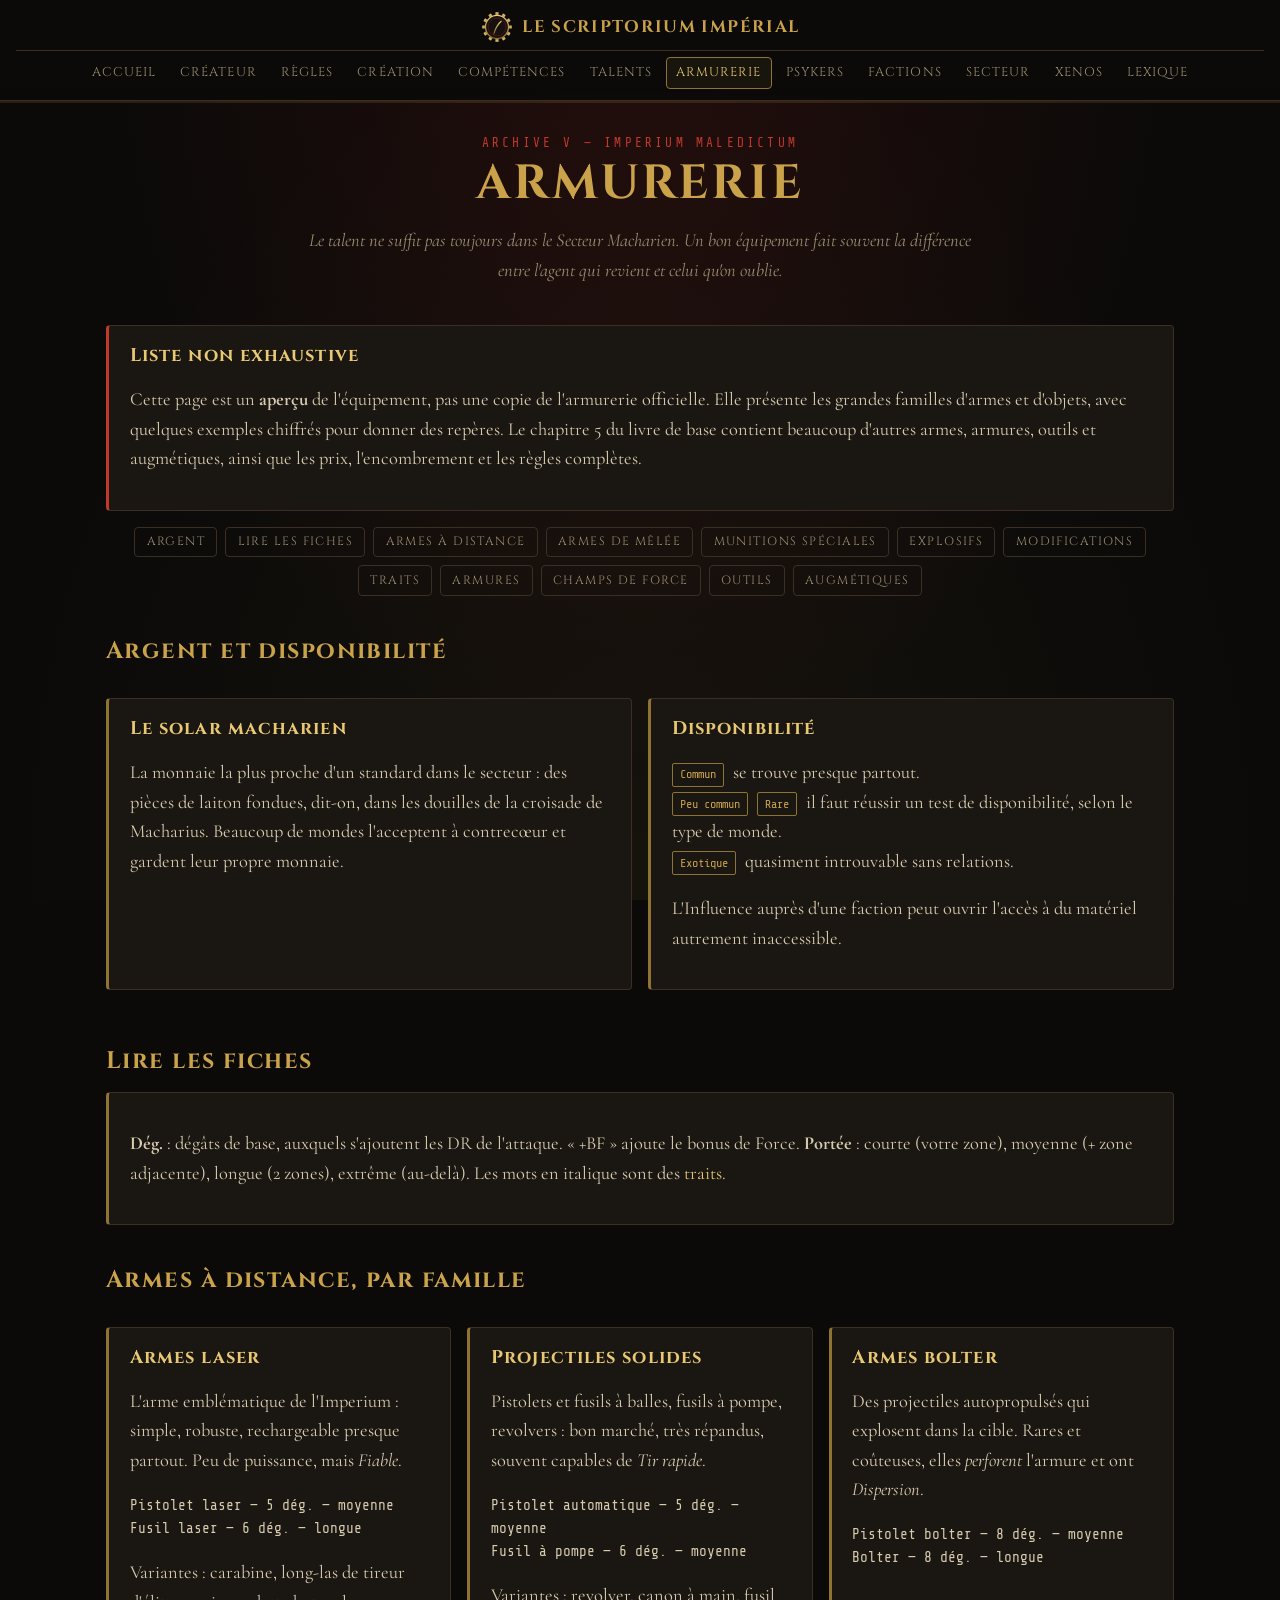
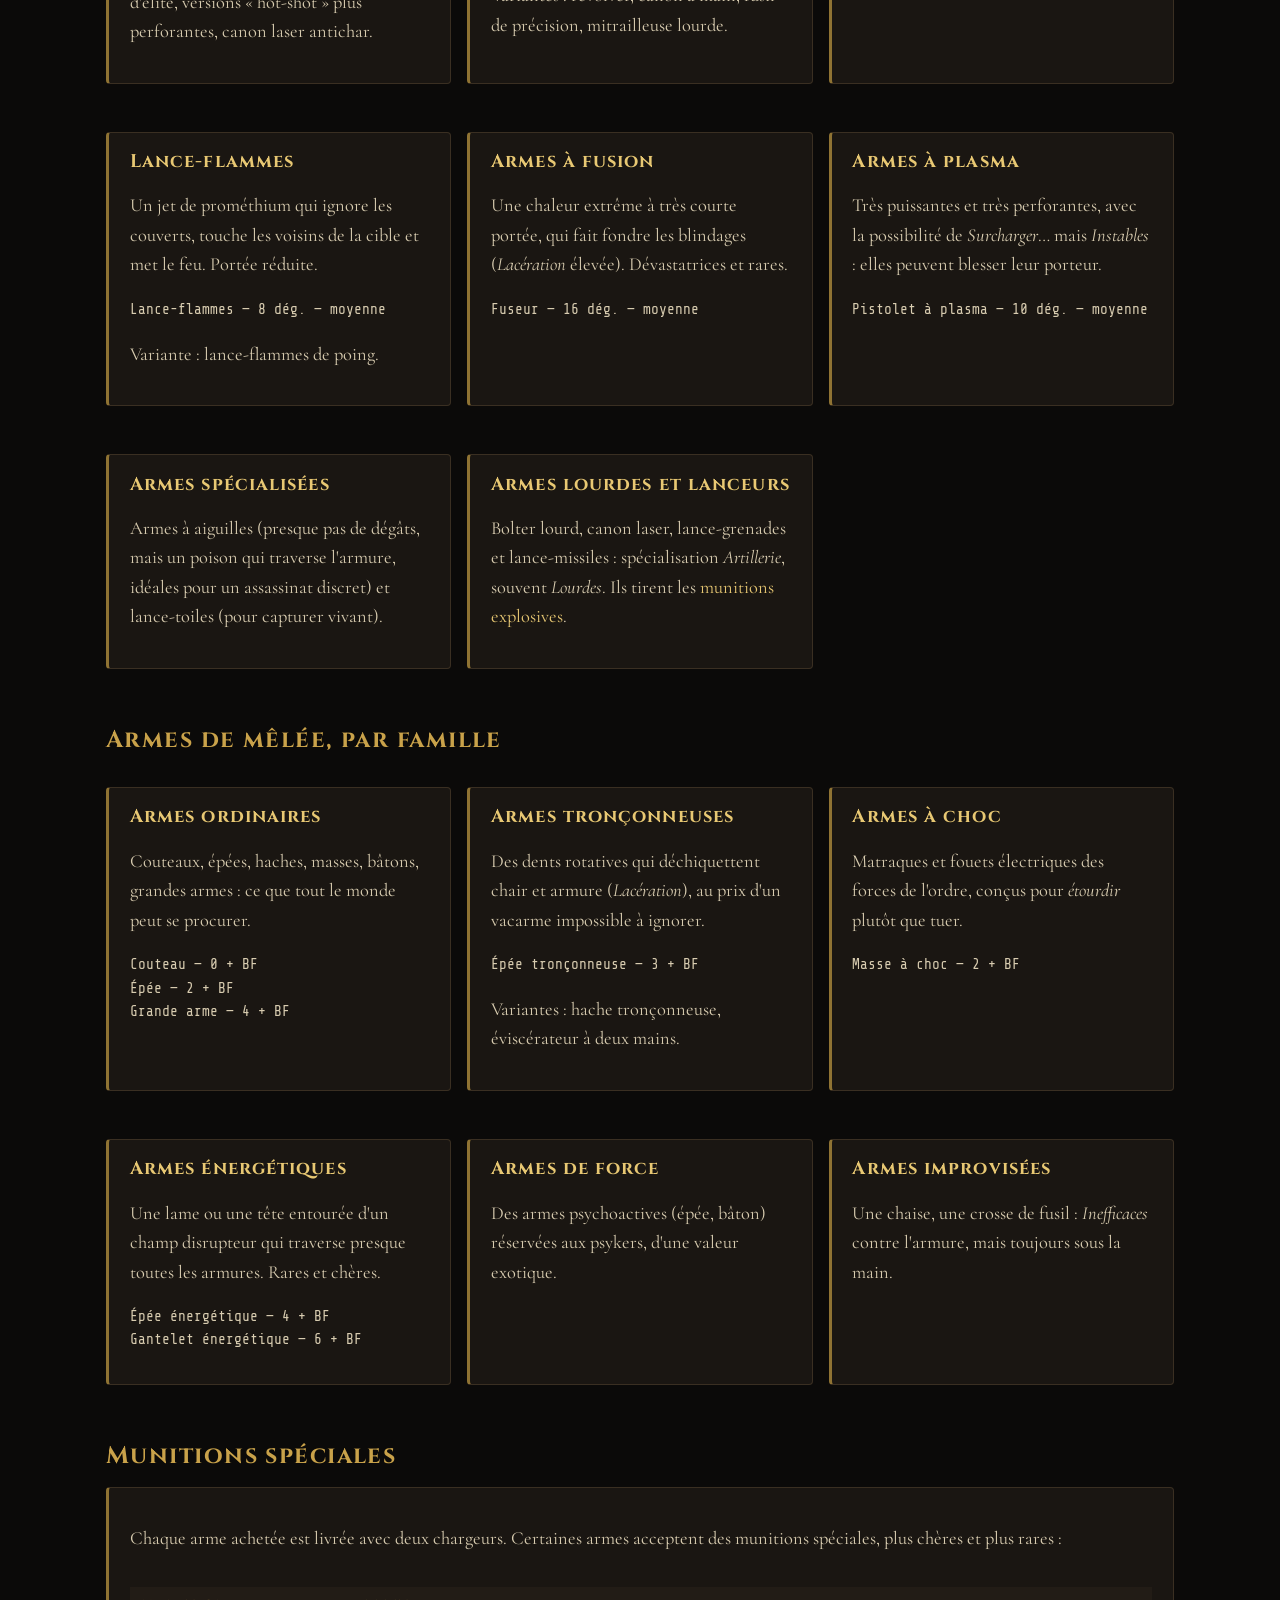
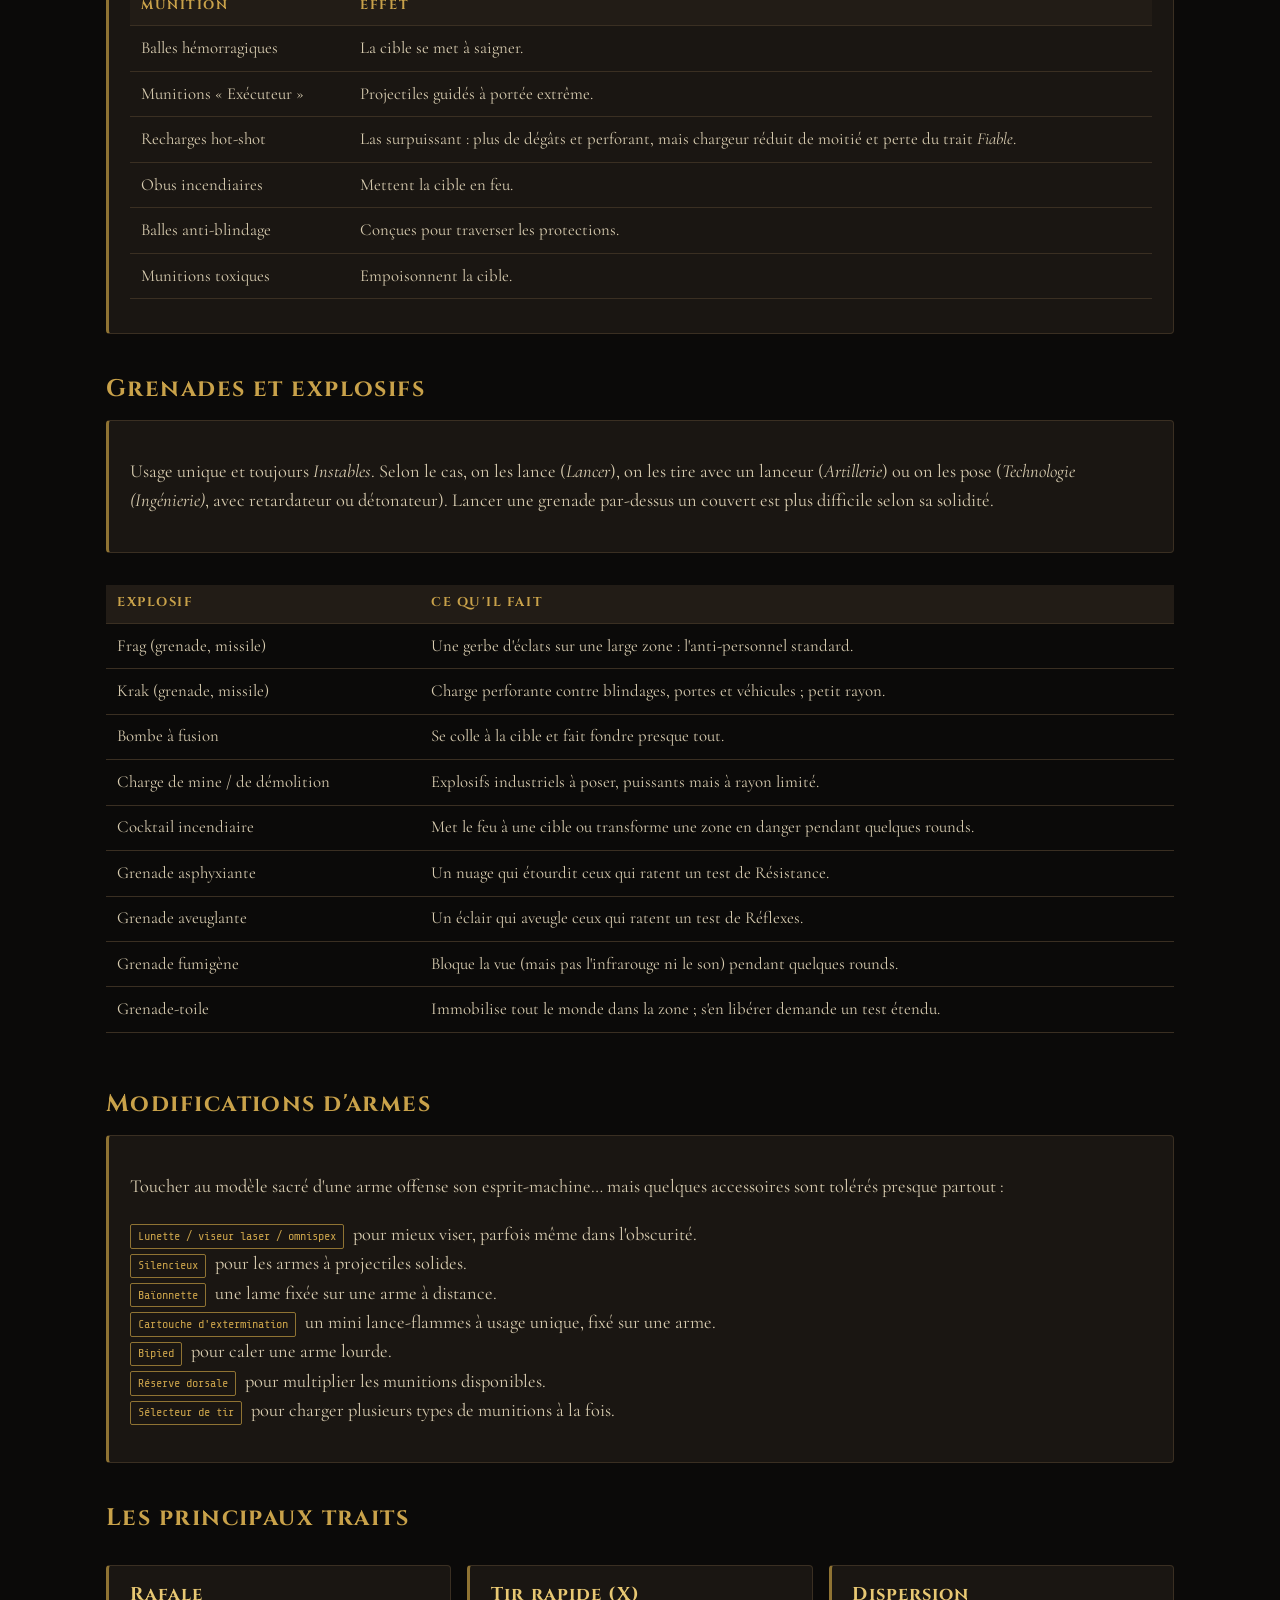
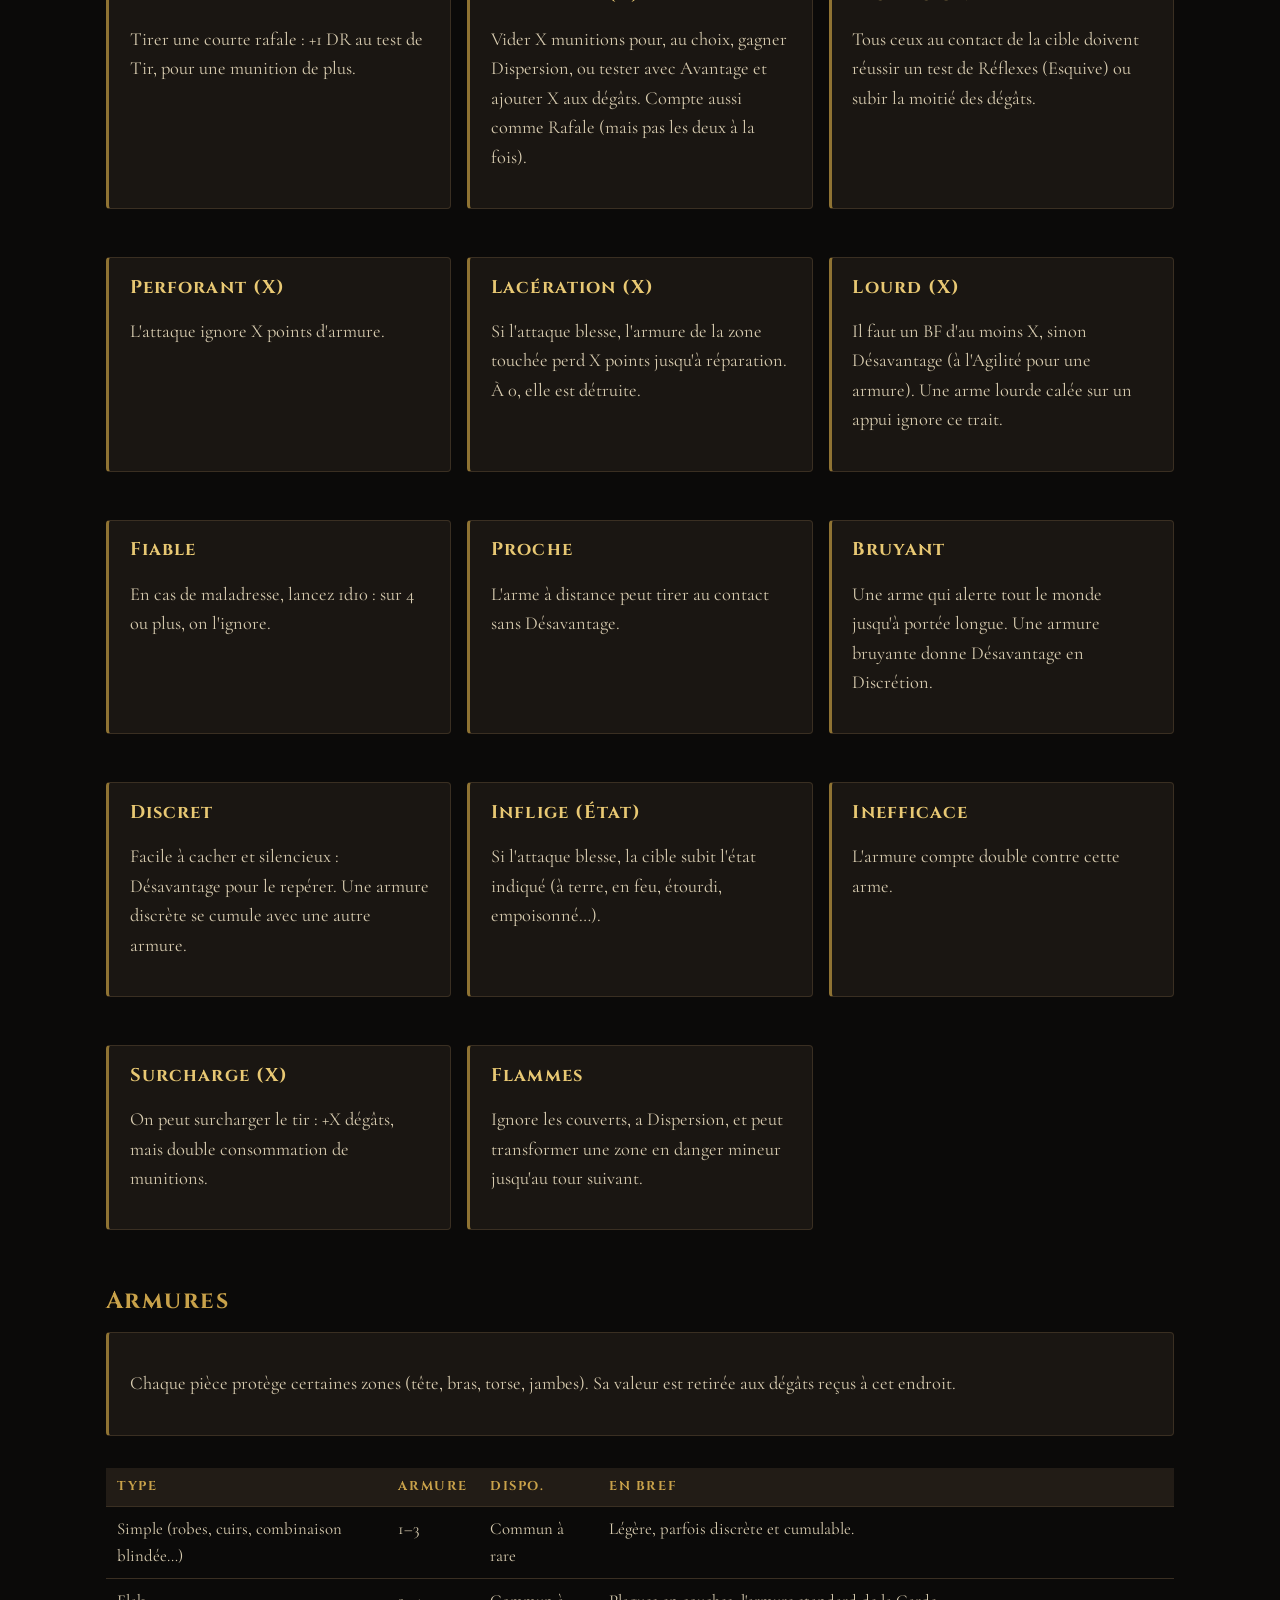
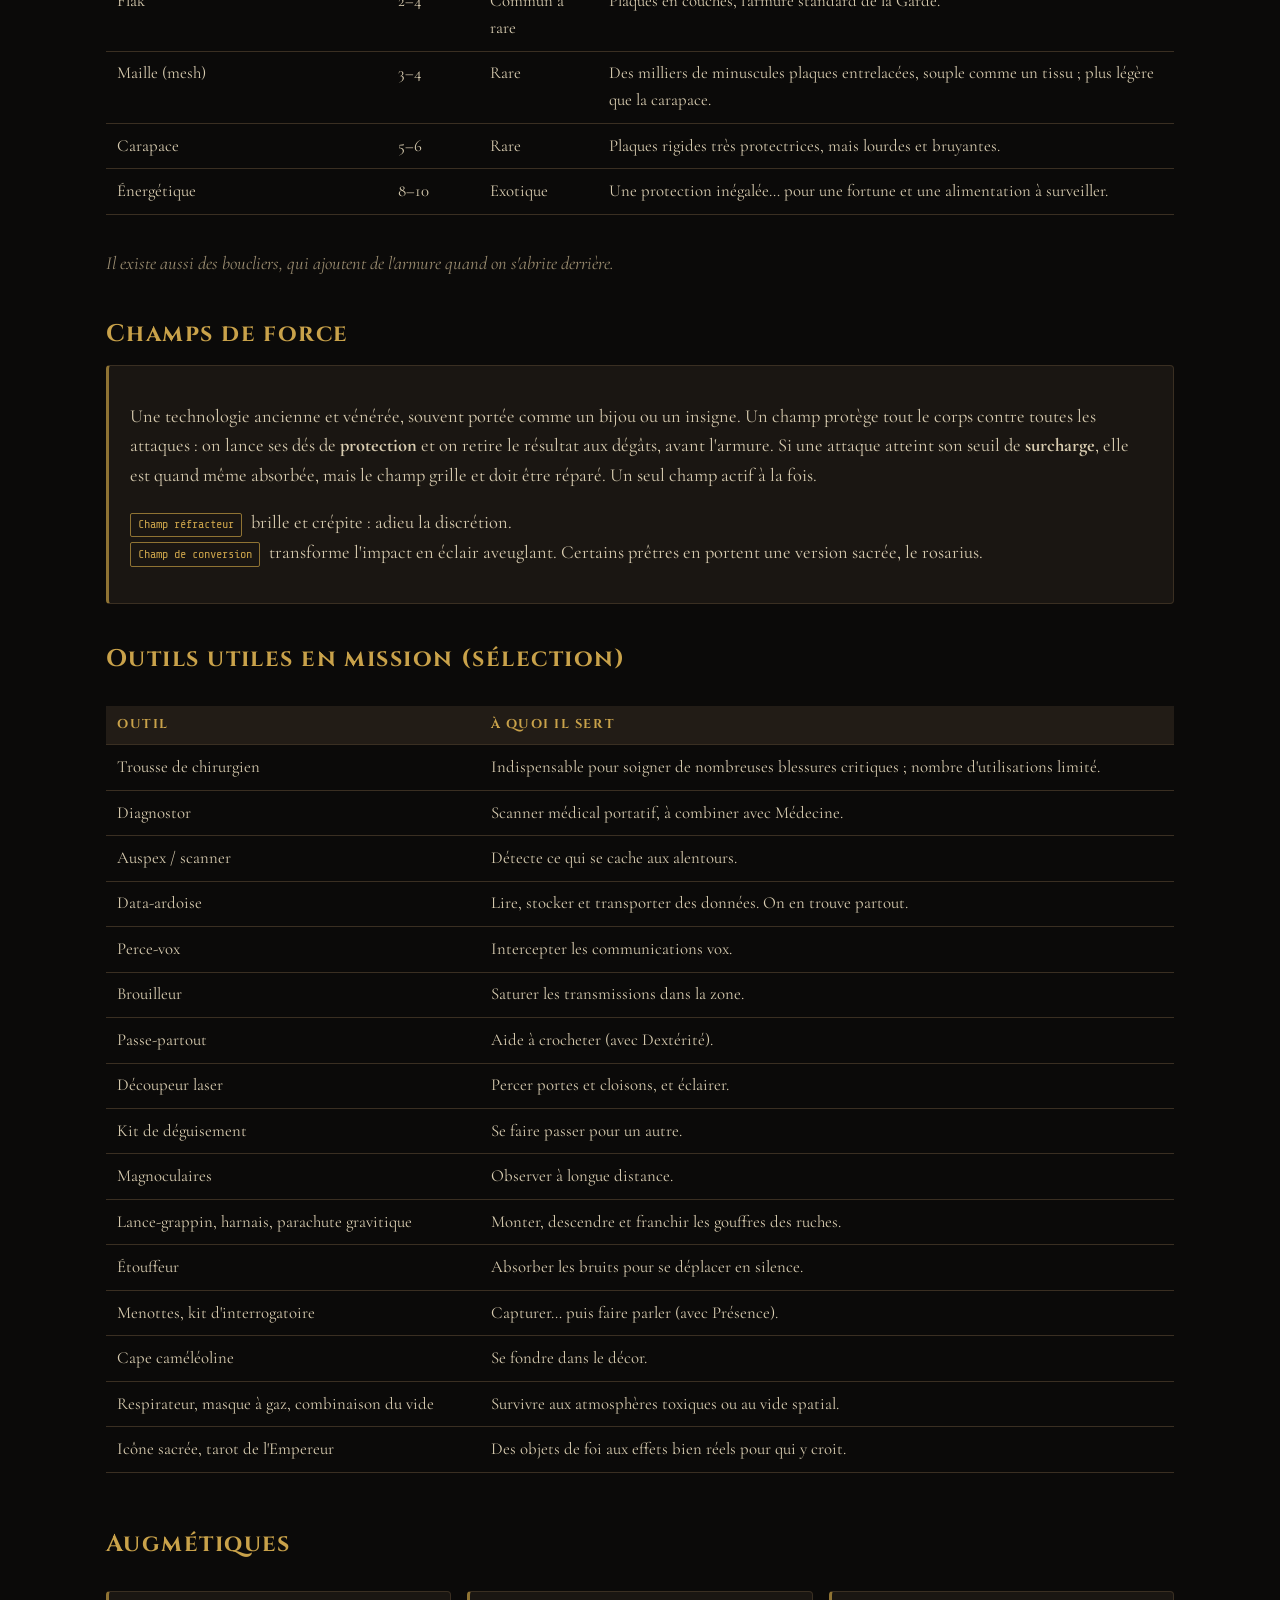
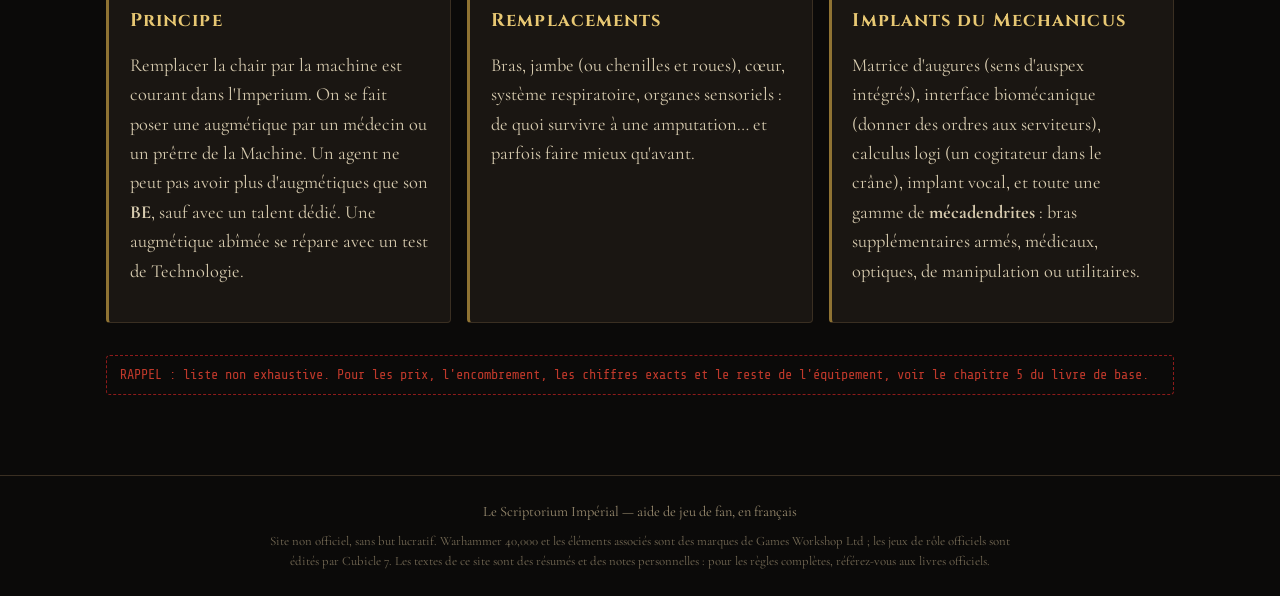
==== armurerie.html @ 33627002 "Cache : version ?v=2 sur tous les scripts et styles pour charger le nouveau créateur Co-Authored-By:" ====
<!doctype html>
<html lang="fr">
<head>
  <meta charset="utf-8">
  <meta name="viewport" content="width=device-width, initial-scale=1">
  <title>Armurerie — Le Scriptorium Impérial</title>
  <link rel="preconnect" href="https://fonts.googleapis.com">
  <link rel="preconnect" href="https://fonts.gstatic.com" crossorigin>
  <link href="https://fonts.googleapis.com/css2?family=Cinzel:wght@500;700&family=Cormorant+Garamond:ital,wght@0,400;0,600;1,400&family=Share+Tech+Mono&display=swap" rel="stylesheet">
  <link rel="stylesheet" href="css/style.css?v=2">
  <script src="js/main.js?v=2" defer></script>
</head>
<body>
  <main>
    <header class="page-title">
      <div class="kicker">Archive V — Imperium Maledictum</div>
      <h1>Armurerie</h1>
      <p class="lead">Le talent ne suffit pas toujours dans le Secteur Macharien. Un bon équipement fait souvent la différence entre l'agent qui revient et celui qu'on oublie.</p>
    </header>

    <div class="panel warn">
      <h3>Liste non exhaustive</h3>
      <p>
        Cette page est un <strong>aperçu</strong> de l'équipement, pas une copie de l'armurerie officielle. Elle présente les grandes
        familles d'armes et d'objets, avec quelques exemples chiffrés pour donner des repères. Le chapitre 5 du livre de base contient
        beaucoup d'autres armes, armures, outils et augmétiques, ainsi que les prix, l'encombrement et les règles complètes.
      </p>
    </div>

    <nav class="toc">
      <a href="#argent">Argent</a>
      <a href="#lecture">Lire les fiches</a>
      <a href="#distance">Armes à distance</a>
      <a href="#melee">Armes de mêlée</a>
      <a href="#munitions">Munitions spéciales</a>
      <a href="#explosifs">Explosifs</a>
      <a href="#modifs">Modifications</a>
      <a href="#traits">Traits</a>
      <a href="#armures">Armures</a>
      <a href="#champs">Champs de force</a>
      <a href="#outils">Outils</a>
      <a href="#augmetiques">Augmétiques</a>
    </nav>

    <h2 id="argent">Argent et disponibilité</h2>
    <div class="grid-2">
      <div class="panel">
        <h3>Le solar macharien</h3>
        <p>
          La monnaie la plus proche d'un standard dans le secteur : des pièces de laiton fondues, dit-on, dans les douilles de
          la croisade de Macharius. Beaucoup de mondes l'acceptent à contrecœur et gardent leur propre monnaie.
        </p>
      </div>
      <div class="panel">
        <h3>Disponibilité</h3>
        <p>
          <span class="tag">Commun</span> se trouve presque partout.<br>
          <span class="tag">Peu commun</span> <span class="tag">Rare</span> il faut réussir un test de disponibilité, selon le type de monde.<br>
          <span class="tag">Exotique</span> quasiment introuvable sans relations.
        </p>
        <p>L'Influence auprès d'une faction peut ouvrir l'accès à du matériel autrement inaccessible.</p>
      </div>
    </div>

    <h2 id="lecture">Lire les fiches</h2>
    <div class="panel">
      <p>
        <strong>Dég.</strong> : dégâts de base, auxquels s'ajoutent les DR de l'attaque. « +BF » ajoute le bonus de Force.
        <strong>Portée</strong> : courte (votre zone), moyenne (+ zone adjacente), longue (2 zones), extrême (au-delà).
        Les mots en italique sont des <a href="#traits">traits</a>.
      </p>
    </div>

    <h2 id="distance">Armes à distance, par famille</h2>
    <div class="grid-2">
      <div class="panel">
        <h3>Armes laser</h3>
        <p>L'arme emblématique de l'Imperium : simple, robuste, rechargeable presque partout. Peu de puissance, mais <em>Fiable</em>.</p>
        <p style="font-family:var(--font-mono);font-size:0.9rem">Pistolet laser — 5 dég. — moyenne<br>Fusil laser — 6 dég. — longue</p>
        <p>Variantes : carabine, long-las de tireur d'élite, versions « hot-shot » plus perforantes, canon laser antichar.</p>
      </div>
      <div class="panel">
        <h3>Projectiles solides</h3>
        <p>Pistolets et fusils à balles, fusils à pompe, revolvers : bon marché, très répandus, souvent capables de <em>Tir rapide</em>.</p>
        <p style="font-family:var(--font-mono);font-size:0.9rem">Pistolet automatique — 5 dég. — moyenne<br>Fusil à pompe — 6 dég. — moyenne</p>
        <p>Variantes : revolver, canon à main, fusil de précision, mitrailleuse lourde.</p>
      </div>
      <div class="panel">
        <h3>Armes bolter</h3>
        <p>Des projectiles autopropulsés qui explosent dans la cible. Rares et coûteuses, elles <em>perforent</em> l'armure et ont <em>Dispersion</em>.</p>
        <p style="font-family:var(--font-mono);font-size:0.9rem">Pistolet bolter — 8 dég. — moyenne<br>Bolter — 8 dég. — longue</p>
      </div>
      <div class="panel">
        <h3>Lance-flammes</h3>
        <p>Un jet de prométhium qui ignore les couverts, touche les voisins de la cible et met le feu. Portée réduite.</p>
        <p style="font-family:var(--font-mono);font-size:0.9rem">Lance-flammes — 8 dég. — moyenne</p>
        <p>Variante : lance-flammes de poing.</p>
      </div>
      <div class="panel">
        <h3>Armes à fusion</h3>
        <p>Une chaleur extrême à très courte portée, qui fait fondre les blindages (<em>Lacération</em> élevée). Dévastatrices et rares.</p>
        <p style="font-family:var(--font-mono);font-size:0.9rem">Fuseur — 16 dég. — moyenne</p>
      </div>
      <div class="panel">
        <h3>Armes à plasma</h3>
        <p>Très puissantes et très perforantes, avec la possibilité de <em>Surcharger</em>… mais <em>Instables</em> : elles peuvent blesser leur porteur.</p>
        <p style="font-family:var(--font-mono);font-size:0.9rem">Pistolet à plasma — 10 dég. — moyenne</p>
      </div>
      <div class="panel">
        <h3>Armes spécialisées</h3>
        <p>
          Armes à aiguilles (presque pas de dégâts, mais un poison qui traverse l'armure, idéales pour un assassinat discret) et
          lance-toiles (pour capturer vivant).
        </p>
      </div>
      <div class="panel">
        <h3>Armes lourdes et lanceurs</h3>
        <p>Bolter lourd, canon laser, lance-grenades et lance-missiles : spécialisation <em>Artillerie</em>, souvent <em>Lourdes</em>. Ils tirent les <a href="#explosifs">munitions explosives</a>.</p>
      </div>
    </div>

    <h2 id="melee">Armes de mêlée, par famille</h2>
    <div class="grid-2">
      <div class="panel">
        <h3>Armes ordinaires</h3>
        <p>Couteaux, épées, haches, masses, bâtons, grandes armes : ce que tout le monde peut se procurer.</p>
        <p style="font-family:var(--font-mono);font-size:0.9rem">Couteau — 0 + BF<br>Épée — 2 + BF<br>Grande arme — 4 + BF</p>
      </div>
      <div class="panel">
        <h3>Armes tronçonneuses</h3>
        <p>Des dents rotatives qui déchiquettent chair et armure (<em>Lacération</em>), au prix d'un vacarme impossible à ignorer.</p>
        <p style="font-family:var(--font-mono);font-size:0.9rem">Épée tronçonneuse — 3 + BF</p>
        <p>Variantes : hache tronçonneuse, éviscérateur à deux mains.</p>
      </div>
      <div class="panel">
        <h3>Armes à choc</h3>
        <p>Matraques et fouets électriques des forces de l'ordre, conçus pour <em>étourdir</em> plutôt que tuer.</p>
        <p style="font-family:var(--font-mono);font-size:0.9rem">Masse à choc — 2 + BF</p>
      </div>
      <div class="panel">
        <h3>Armes énergétiques</h3>
        <p>Une lame ou une tête entourée d'un champ disrupteur qui traverse presque toutes les armures. Rares et chères.</p>
        <p style="font-family:var(--font-mono);font-size:0.9rem">Épée énergétique — 4 + BF<br>Gantelet énergétique — 6 + BF</p>
      </div>
      <div class="panel">
        <h3>Armes de force</h3>
        <p>Des armes psychoactives (épée, bâton) réservées aux psykers, d'une valeur exotique.</p>
      </div>
      <div class="panel">
        <h3>Armes improvisées</h3>
        <p>Une chaise, une crosse de fusil : <em>Inefficaces</em> contre l'armure, mais toujours sous la main.</p>
      </div>
    </div>

    <h2 id="munitions">Munitions spéciales</h2>
    <div class="panel">
      <p>Chaque arme achetée est livrée avec deux chargeurs. Certaines armes acceptent des munitions spéciales, plus chères et plus rares :</p>
      <div class="table-wrap">
        <table>
          <thead><tr><th>Munition</th><th>Effet</th></tr></thead>
          <tbody>
            <tr><td>Balles hémorragiques</td><td>La cible se met à saigner.</td></tr>
            <tr><td>Munitions « Exécuteur »</td><td>Projectiles guidés à portée extrême.</td></tr>
            <tr><td>Recharges hot-shot</td><td>Las surpuissant : plus de dégâts et perforant, mais chargeur réduit de moitié et perte du trait <em>Fiable</em>.</td></tr>
            <tr><td>Obus incendiaires</td><td>Mettent la cible en feu.</td></tr>
            <tr><td>Balles anti-blindage</td><td>Conçues pour traverser les protections.</td></tr>
            <tr><td>Munitions toxiques</td><td>Empoisonnent la cible.</td></tr>
          </tbody>
        </table>
      </div>
    </div>

    <h2 id="explosifs">Grenades et explosifs</h2>
    <div class="panel">
      <p>
        Usage unique et toujours <em>Instables</em>. Selon le cas, on les lance (<em>Lancer</em>), on les tire avec un lanceur
        (<em>Artillerie</em>) ou on les pose (<em>Technologie (Ingénierie)</em>, avec retardateur ou détonateur). Lancer une grenade
        par-dessus un couvert est plus difficile selon sa solidité.
      </p>
    </div>
    <div class="table-wrap">
      <table>
        <thead><tr><th>Explosif</th><th>Ce qu'il fait</th></tr></thead>
        <tbody>
          <tr><td>Frag (grenade, missile)</td><td>Une gerbe d'éclats sur une large zone : l'anti-personnel standard.</td></tr>
          <tr><td>Krak (grenade, missile)</td><td>Charge perforante contre blindages, portes et véhicules ; petit rayon.</td></tr>
          <tr><td>Bombe à fusion</td><td>Se colle à la cible et fait fondre presque tout.</td></tr>
          <tr><td>Charge de mine / de démolition</td><td>Explosifs industriels à poser, puissants mais à rayon limité.</td></tr>
          <tr><td>Cocktail incendiaire</td><td>Met le feu à une cible ou transforme une zone en danger pendant quelques rounds.</td></tr>
          <tr><td>Grenade asphyxiante</td><td>Un nuage qui étourdit ceux qui ratent un test de Résistance.</td></tr>
          <tr><td>Grenade aveuglante</td><td>Un éclair qui aveugle ceux qui ratent un test de Réflexes.</td></tr>
          <tr><td>Grenade fumigène</td><td>Bloque la vue (mais pas l'infrarouge ni le son) pendant quelques rounds.</td></tr>
          <tr><td>Grenade-toile</td><td>Immobilise tout le monde dans la zone ; s'en libérer demande un test étendu.</td></tr>
        </tbody>
      </table>
    </div>

    <h2 id="modifs">Modifications d'armes</h2>
    <div class="panel">
      <p>
        Toucher au modèle sacré d'une arme offense son esprit-machine… mais quelques accessoires sont tolérés presque partout :
      </p>
      <p>
        <span class="tag">Lunette / viseur laser / omnispex</span> pour mieux viser, parfois même dans l'obscurité.<br>
        <span class="tag">Silencieux</span> pour les armes à projectiles solides.<br>
        <span class="tag">Baïonnette</span> une lame fixée sur une arme à distance.<br>
        <span class="tag">Cartouche d'extermination</span> un mini lance-flammes à usage unique, fixé sur une arme.<br>
        <span class="tag">Bipied</span> pour caler une arme lourde.<br>
        <span class="tag">Réserve dorsale</span> pour multiplier les munitions disponibles.<br>
        <span class="tag">Sélecteur de tir</span> pour charger plusieurs types de munitions à la fois.
      </p>
    </div>

    <h2 id="traits">Les principaux traits</h2>
    <div class="grid-2">
      <div class="panel"><h3>Rafale</h3><p>Tirer une courte rafale : +1 DR au test de Tir, pour une munition de plus.</p></div>
      <div class="panel"><h3>Tir rapide (X)</h3><p>Vider X munitions pour, au choix, gagner Dispersion, ou tester avec Avantage et ajouter X aux dégâts. Compte aussi comme Rafale (mais pas les deux à la fois).</p></div>
      <div class="panel"><h3>Dispersion</h3><p>Tous ceux au contact de la cible doivent réussir un test de Réflexes (Esquive) ou subir la moitié des dégâts.</p></div>
      <div class="panel"><h3>Perforant (X)</h3><p>L'attaque ignore X points d'armure.</p></div>
      <div class="panel"><h3>Lacération (X)</h3><p>Si l'attaque blesse, l'armure de la zone touchée perd X points jusqu'à réparation. À 0, elle est détruite.</p></div>
      <div class="panel"><h3>Lourd (X)</h3><p>Il faut un BF d'au moins X, sinon Désavantage (à l'Agilité pour une armure). Une arme lourde calée sur un appui ignore ce trait.</p></div>
      <div class="panel"><h3>Fiable</h3><p>En cas de maladresse, lancez 1d10 : sur 4 ou plus, on l'ignore.</p></div>
      <div class="panel"><h3>Proche</h3><p>L'arme à distance peut tirer au contact sans Désavantage.</p></div>
      <div class="panel"><h3>Bruyant</h3><p>Une arme qui alerte tout le monde jusqu'à portée longue. Une armure bruyante donne Désavantage en Discrétion.</p></div>
      <div class="panel"><h3>Discret</h3><p>Facile à cacher et silencieux : Désavantage pour le repérer. Une armure discrète se cumule avec une autre armure.</p></div>
      <div class="panel"><h3>Inflige (État)</h3><p>Si l'attaque blesse, la cible subit l'état indiqué (à terre, en feu, étourdi, empoisonné…).</p></div>
      <div class="panel"><h3>Inefficace</h3><p>L'armure compte double contre cette arme.</p></div>
      <div class="panel"><h3>Surcharge (X)</h3><p>On peut surcharger le tir : +X dégâts, mais double consommation de munitions.</p></div>
      <div class="panel"><h3>Flammes</h3><p>Ignore les couverts, a Dispersion, et peut transformer une zone en danger mineur jusqu'au tour suivant.</p></div>
    </div>

    <h2 id="armures">Armures</h2>
    <div class="panel">
      <p>Chaque pièce protège certaines zones (tête, bras, torse, jambes). Sa valeur est retirée aux dégâts reçus à cet endroit.</p>
    </div>
    <div class="table-wrap">
      <table>
        <thead><tr><th>Type</th><th>Armure</th><th>Dispo.</th><th>En bref</th></tr></thead>
        <tbody>
          <tr><td>Simple (robes, cuirs, combinaison blindée…)</td><td>1–3</td><td>Commun à rare</td><td>Légère, parfois discrète et cumulable.</td></tr>
          <tr><td>Flak</td><td>2–4</td><td>Commun à rare</td><td>Plaques en couches, l'armure standard de la Garde.</td></tr>
          <tr><td>Maille (mesh)</td><td>3–4</td><td>Rare</td><td>Des milliers de minuscules plaques entrelacées, souple comme un tissu ; plus légère que la carapace.</td></tr>
          <tr><td>Carapace</td><td>5–6</td><td>Rare</td><td>Plaques rigides très protectrices, mais lourdes et bruyantes.</td></tr>
          <tr><td>Énergétique</td><td>8–10</td><td>Exotique</td><td>Une protection inégalée… pour une fortune et une alimentation à surveiller.</td></tr>
        </tbody>
      </table>
    </div>
    <p style="color:var(--muted);font-style:italic">Il existe aussi des boucliers, qui ajoutent de l'armure quand on s'abrite derrière.</p>

    <h2 id="champs">Champs de force</h2>
    <div class="panel">
      <p>
        Une technologie ancienne et vénérée, souvent portée comme un bijou ou un insigne. Un champ protège tout le corps contre
        toutes les attaques : on lance ses dés de <strong>protection</strong> et on retire le résultat aux dégâts, avant l'armure.
        Si une attaque atteint son seuil de <strong>surcharge</strong>, elle est quand même absorbée, mais le champ grille et doit être réparé.
        Un seul champ actif à la fois.
      </p>
      <p>
        <span class="tag">Champ réfracteur</span> brille et crépite : adieu la discrétion.<br>
        <span class="tag">Champ de conversion</span> transforme l'impact en éclair aveuglant. Certains prêtres en portent une version sacrée, le rosarius.
      </p>
    </div>

    <h2 id="outils">Outils utiles en mission (sélection)</h2>
    <div class="table-wrap">
      <table>
        <thead><tr><th>Outil</th><th>À quoi il sert</th></tr></thead>
        <tbody>
          <tr><td>Trousse de chirurgien</td><td>Indispensable pour soigner de nombreuses blessures critiques ; nombre d'utilisations limité.</td></tr>
          <tr><td>Diagnostor</td><td>Scanner médical portatif, à combiner avec Médecine.</td></tr>
          <tr><td>Auspex / scanner</td><td>Détecte ce qui se cache aux alentours.</td></tr>
          <tr><td>Data-ardoise</td><td>Lire, stocker et transporter des données. On en trouve partout.</td></tr>
          <tr><td>Perce-vox</td><td>Intercepter les communications vox.</td></tr>
          <tr><td>Brouilleur</td><td>Saturer les transmissions dans la zone.</td></tr>
          <tr><td>Passe-partout</td><td>Aide à crocheter (avec Dextérité).</td></tr>
          <tr><td>Découpeur laser</td><td>Percer portes et cloisons, et éclairer.</td></tr>
          <tr><td>Kit de déguisement</td><td>Se faire passer pour un autre.</td></tr>
          <tr><td>Magnoculaires</td><td>Observer à longue distance.</td></tr>
          <tr><td>Lance-grappin, harnais, parachute gravitique</td><td>Monter, descendre et franchir les gouffres des ruches.</td></tr>
          <tr><td>Étouffeur</td><td>Absorber les bruits pour se déplacer en silence.</td></tr>
          <tr><td>Menottes, kit d'interrogatoire</td><td>Capturer… puis faire parler (avec Présence).</td></tr>
          <tr><td>Cape caméléoline</td><td>Se fondre dans le décor.</td></tr>
          <tr><td>Respirateur, masque à gaz, combinaison du vide</td><td>Survivre aux atmosphères toxiques ou au vide spatial.</td></tr>
          <tr><td>Icône sacrée, tarot de l'Empereur</td><td>Des objets de foi aux effets bien réels pour qui y croit.</td></tr>
        </tbody>
      </table>
    </div>

    <h2 id="augmetiques">Augmétiques</h2>
    <div class="grid-2">
      <div class="panel">
        <h3>Principe</h3>
        <p>
          Remplacer la chair par la machine est courant dans l'Imperium. On se fait poser une augmétique par un médecin ou un prêtre
          de la Machine. Un agent ne peut pas avoir plus d'augmétiques que son <strong>BE</strong>, sauf avec un talent dédié.
          Une augmétique abîmée se répare avec un test de Technologie.
        </p>
      </div>
      <div class="panel">
        <h3>Remplacements</h3>
        <p>Bras, jambe (ou chenilles et roues), cœur, système respiratoire, organes sensoriels : de quoi survivre à une amputation… et parfois faire mieux qu'avant.</p>
      </div>
      <div class="panel">
        <h3>Implants du Mechanicus</h3>
        <p>
          Matrice d'augures (sens d'auspex intégrés), interface biomécanique (donner des ordres aux serviteurs), calculus logi
          (un cogitateur dans le crâne), implant vocal, et toute une gamme de <strong>mécadendrites</strong> : bras supplémentaires
          armés, médicaux, optiques, de manipulation ou utilitaires.
        </p>
      </div>
    </div>

    <div class="todo">RAPPEL : liste non exhaustive. Pour les prix, l'encombrement, les chiffres exacts et le reste de l'équipement, voir le chapitre 5 du livre de base.</div>
  </main>
</body>
</html>
---- css/style.css ----
/* ==========================================================
   LE SCRIPTORIUM IMPÉRIAL — feuille de style commune
   Thème : gothique impérial (or, carmin, parchemin) + data-ardoise
   ========================================================== */

:root {
  --bg: #0b0a09;
  --bg-2: #14110e;
  --panel: #1a1612;
  --panel-2: #221c16;
  --line: #3a2f22;
  --gold: #c9a24a;
  --gold-soft: #8f7333;
  --gold-bright: #e8c873;
  --crimson: #8e1b1b;
  --crimson-bright: #c0392b;
  --parchment: #e6dcc3;
  --text: #d8ccb0;
  --muted: #9a8c70;
  --slate: #7fd18a;
  --slate-dim: #3d6b43;
  --slate-bg: #07110a;

  --font-title: "Cinzel", "Trajan Pro", Georgia, serif;
  --font-body: "Cormorant Garamond", Georgia, serif;
  --font-mono: "Share Tech Mono", "Courier New", monospace;

  --radius: 4px;
  --maxw: 1100px;
}

* { box-sizing: border-box; }

html { scroll-behavior: smooth; }

body {
  margin: 0;
  background:
    radial-gradient(ellipse at top, rgba(142, 27, 27, 0.18), transparent 60%),
    radial-gradient(ellipse at bottom, rgba(201, 162, 74, 0.06), transparent 70%),
    var(--bg);
  background-attachment: fixed;
  color: var(--text);
  font-family: var(--font-body);
  font-size: 1.15rem;
  line-height: 1.6;
  min-height: 100vh;
  display: flex;
  flex-direction: column;
}

a { color: var(--gold-bright); text-decoration: none; }
a:hover { color: var(--parchment); }

::selection { background: var(--crimson); color: var(--parchment); }

/* ---------- En-tête & navigation ---------- */

.site-header {
  position: sticky;
  top: 0;
  z-index: 50;
  background: linear-gradient(to bottom, #0b0a09 70%, rgba(11, 10, 9, 0.92));
  border-bottom: 1px solid var(--line);
  box-shadow: 0 2px 0 rgba(201, 162, 74, 0.15);
}

.header-inner {
  max-width: var(--maxw);
  margin: 0 auto;
  padding: 0.7rem 16px;
  display: flex;
  align-items: center;
  justify-content: space-between;
  gap: 1rem;
}

.brand {
  display: flex;
  align-items: center;
  gap: 0.6rem;
  font-family: var(--font-title);
  font-weight: 700;
  letter-spacing: 0.08em;
  color: var(--gold);
  font-size: 1.05rem;
  text-transform: uppercase;
}
.brand-mark {
  width: 32px;
  height: 32px;
  flex-shrink: 0;
}

.nav-toggle {
  display: none;
  background: none;
  border: 1px solid var(--gold-soft);
  color: var(--gold);
  font-family: var(--font-mono);
  padding: 0.3rem 0.6rem;
  cursor: pointer;
  border-radius: var(--radius);
}

.site-nav ul {
  list-style: none;
  margin: 0;
  padding: 0;
  display: flex;
  gap: 0.2rem;
}
.site-nav a {
  display: block;
  padding: 0.35rem 0.75rem;
  font-family: var(--font-title);
  font-size: 0.8rem;
  letter-spacing: 0.12em;
  text-transform: uppercase;
  color: var(--muted);
  border: 1px solid transparent;
  border-radius: var(--radius);
}
.site-nav a:hover { color: var(--gold-bright); border-color: var(--line); }
.site-nav a.active {
  color: var(--gold-bright);
  border-color: var(--gold-soft);
  background: rgba(201, 162, 74, 0.07);
}

/* Grand écran : le menu passe sur une seconde ligne centrée, sous le titre */
@media (min-width: 1081px) {
  .header-inner { flex-wrap: wrap; justify-content: center; row-gap: 0.4rem; }
  .site-nav { flex-basis: 100%; border-top: 1px solid var(--line); padding-top: 0.4rem; }
  .site-nav ul { justify-content: center; flex-wrap: wrap; }
}

@media (max-width: 1080px) {
  .nav-toggle { display: block; }
  .site-nav {
    position: absolute;
    top: 100%;
    left: 0;
    right: 0;
    background: var(--bg-2);
    border-bottom: 1px solid var(--line);
    display: none;
  }
  .site-nav.open { display: block; }
  .site-nav ul { flex-direction: column; padding: 0.5rem 16px 1rem; }
}

/* ---------- Mise en page ---------- */

main {
  flex: 1;
  width: 100%;
  max-width: var(--maxw);
  margin: 0 auto;
  padding: 2rem 16px 4rem;
}

h1, h2, h3, h4 {
  font-family: var(--font-title);
  color: var(--gold);
  letter-spacing: 0.06em;
  line-height: 1.25;
}
h1 { font-size: clamp(1.8rem, 5vw, 3rem); margin: 0 0 0.4rem; text-transform: uppercase; }
h2 { font-size: 1.5rem; margin: 2.5rem 0 1rem; }
h3 { font-size: 1.15rem; margin: 1.5rem 0 0.5rem; color: var(--gold-bright); }

.page-title {
  text-align: center;
  margin-bottom: 2.5rem;
}
.page-title .kicker {
  font-family: var(--font-mono);
  color: var(--crimson-bright);
  letter-spacing: 0.25em;
  font-size: 0.8rem;
  text-transform: uppercase;
}
.page-title p.lead {
  max-width: 680px;
  margin: 0.8rem auto 0;
  color: var(--muted);
  font-style: italic;
}

/* Séparateur ornemental */
.divider {
  display: flex;
  align-items: center;
  gap: 1rem;
  color: var(--gold-soft);
  margin: 2.5rem 0;
}
.divider::before,
.divider::after {
  content: "";
  flex: 1;
  height: 1px;
  background: linear-gradient(to right, transparent, var(--gold-soft), transparent);
}
.divider span { font-family: var(--font-title); letter-spacing: 0.4em; font-size: 0.8rem; }

/* ---------- Hero (accueil) ---------- */

.hero {
  text-align: center;
  padding: 2rem 0 1rem;
}
.hero-seal {
  width: 110px;
  height: 110px;
  margin: 0 auto 1rem;
  display: block;
  filter: drop-shadow(0 0 18px rgba(201, 162, 74, 0.25));
}
.hero h1 {
  background: linear-gradient(to bottom, var(--gold-bright), var(--gold-soft));
  -webkit-background-clip: text;
  background-clip: text;
  color: transparent;
}
.hero .motto {
  font-family: var(--font-title);
  color: var(--crimson-bright);
  letter-spacing: 0.3em;
  font-size: 0.85rem;
  text-transform: uppercase;
}

.hero-lead {
  max-width: 620px;
  margin: 0.6rem auto 0;
  color: var(--muted);
  font-style: italic;
  font-size: 1.25rem;
}

/* ---------- Data-ardoise (terminal) ---------- */

.dataslate {
  background: var(--slate-bg);
  border: 1px solid var(--slate-dim);
  border-radius: var(--radius);
  box-shadow: inset 0 0 40px rgba(127, 209, 138, 0.06), 0 0 0 3px #0e1a10;
  font-family: var(--font-mono);
  color: var(--slate);
  font-size: 0.95rem;
  padding: 1rem 1.2rem;
  margin: 2rem auto;
  max-width: 720px;
  position: relative;
  overflow: hidden;
  text-align: left;
}
.dataslate::after {
  content: "";
  position: absolute;
  inset: 0;
  background: repeating-linear-gradient(
    to bottom,
    rgba(0, 0, 0, 0) 0,
    rgba(0, 0, 0, 0) 2px,
    rgba(0, 0, 0, 0.25) 3px
  );
  pointer-events: none;
}
.dataslate .ds-head {
  display: flex;
  justify-content: space-between;
  border-bottom: 1px dashed var(--slate-dim);
  padding-bottom: 0.4rem;
  margin-bottom: 0.6rem;
  font-size: 0.8rem;
  color: var(--slate-dim);
  letter-spacing: 0.1em;
}
.dataslate p { margin: 0.2rem 0; }
.cursor {
  display: inline-block;
  width: 0.6em;
  background: var(--slate);
  animation: blink 1s steps(1) infinite;
}
@keyframes blink { 50% { opacity: 0; } }

/* ---------- Cartes de modules ---------- */

.module-grid {
  display: grid;
  grid-template-columns: repeat(auto-fill, minmax(240px, 1fr));
  gap: 1.2rem;
}

.module-card {
  position: relative;
  display: flex;
  flex-direction: column;
  background: linear-gradient(160deg, var(--panel-2), var(--panel));
  border: 1px solid var(--line);
  border-radius: var(--radius);
  padding: 1.4rem 1.3rem 1.2rem;
  color: var(--text);
  transition: transform 0.2s, border-color 0.2s, box-shadow 0.2s;
}
.module-card::before {
  /* coins dorés */
  content: "";
  position: absolute;
  inset: 5px;
  border: 1px solid rgba(201, 162, 74, 0.12);
  pointer-events: none;
}
.module-card:hover {
  transform: translateY(-3px);
  border-color: var(--gold-soft);
  box-shadow: 0 8px 24px rgba(0, 0, 0, 0.5), 0 0 0 1px rgba(201, 162, 74, 0.2);
  color: var(--text);
}
.module-card .num {
  font-family: var(--font-mono);
  color: var(--crimson-bright);
  font-size: 0.8rem;
  letter-spacing: 0.2em;
}
.module-card h3 { margin: 0.3rem 0 0.5rem; font-size: 1.2rem; }
.module-card p { margin: 0; color: var(--muted); font-size: 1.05rem; flex: 1; }
.module-card .go {
  margin-top: 1rem;
  font-family: var(--font-title);
  font-size: 0.75rem;
  letter-spacing: 0.2em;
  text-transform: uppercase;
  color: var(--gold);
}
.module-card.soon { opacity: 0.45; pointer-events: none; }
.module-card.soon .go { color: var(--muted); }

/* ---------- Blocs de contenu ---------- */

.panel {
  background: var(--panel);
  border: 1px solid var(--line);
  border-left: 3px solid var(--gold-soft);
  border-radius: var(--radius);
  padding: 1.1rem 1.3rem;
  margin: 1rem 0;
}
.panel.warn { border-left-color: var(--crimson-bright); }
.panel h3:first-child, .panel h4:first-child { margin-top: 0; }

.todo {
  font-family: var(--font-mono);
  font-size: 0.85rem;
  color: var(--crimson-bright);
  border: 1px dashed var(--crimson);
  padding: 0.5rem 0.8rem;
  border-radius: var(--radius);
  margin: 1rem 0;
}

.grid-2 {
  display: grid;
  grid-template-columns: repeat(auto-fit, minmax(280px, 1fr));
  gap: 1rem;
}

table {
  width: 100%;
  border-collapse: collapse;
  margin: 1rem 0;
  font-size: 1.05rem;
}
th, td {
  border-bottom: 1px solid var(--line);
  padding: 0.55rem 0.7rem;
  text-align: left;
  vertical-align: top;
}
th {
  font-family: var(--font-title);
  font-size: 0.8rem;
  letter-spacing: 0.12em;
  text-transform: uppercase;
  color: var(--gold);
  background: var(--panel-2);
}
.table-wrap { overflow-x: auto; }

.tag {
  display: inline-block;
  font-family: var(--font-mono);
  font-size: 0.75rem;
  padding: 0.1rem 0.45rem;
  border: 1px solid var(--gold-soft);
  color: var(--gold);
  border-radius: 2px;
  margin-right: 0.3rem;
}

/* Sommaire de page */
.toc {
  display: flex;
  flex-wrap: wrap;
  gap: 0.5rem;
  justify-content: center;
  margin-bottom: 2rem;
}
.toc a {
  font-family: var(--font-title);
  font-size: 0.75rem;
  letter-spacing: 0.12em;
  text-transform: uppercase;
  padding: 0.3rem 0.7rem;
  border: 1px solid var(--line);
  border-radius: var(--radius);
  color: var(--muted);
}
.toc a:hover { border-color: var(--gold-soft); color: var(--gold-bright); }

/* Dé interactif */
.dice-box {
  display: flex;
  flex-wrap: wrap;
  align-items: center;
  gap: 0.8rem;
}
.dice-box input {
  width: 5rem;
  background: var(--slate-bg);
  border: 1px solid var(--slate-dim);
  color: var(--slate);
  font-family: var(--font-mono);
  font-size: 1rem;
  padding: 0.4rem;
  border-radius: var(--radius);
}
.select {
  background: var(--slate-bg);
  border: 1px solid var(--slate-dim);
  color: var(--slate);
  font-family: var(--font-mono);
  font-size: 0.95rem;
  padding: 0.4rem;
  border-radius: var(--radius);
  max-width: 100%;
}
.btn {
  background: linear-gradient(to bottom, #a52323, var(--crimson));
  border: 1px solid #c0392b;
  color: var(--parchment);
  font-family: var(--font-title);
  letter-spacing: 0.15em;
  text-transform: uppercase;
  font-size: 0.8rem;
  padding: 0.55rem 1.1rem;
  cursor: pointer;
  border-radius: var(--radius);
}
.btn:hover { filter: brightness(1.15); }

/* Recherche (lexique) */
.search {
  width: 100%;
  background: var(--slate-bg);
  border: 1px solid var(--slate-dim);
  color: var(--slate);
  font-family: var(--font-mono);
  font-size: 1rem;
  padding: 0.7rem 0.9rem;
  border-radius: var(--radius);
  margin-bottom: 1.5rem;
}
.search::placeholder { color: var(--slate-dim); }

.glossary dt {
  font-family: var(--font-title);
  color: var(--gold-bright);
  letter-spacing: 0.05em;
  margin-top: 1rem;
}
.glossary dd { margin: 0.2rem 0 0 0; color: var(--text); }
.glossary .hidden { display: none; }

/* ---------- Pied de page ---------- */

.site-footer {
  border-top: 1px solid var(--line);
  text-align: center;
  padding: 1.5rem 16px;
  font-size: 0.9rem;
  color: var(--muted);
}
.site-footer .legal {
  max-width: 760px;
  margin: 0.5rem auto 0;
  font-size: 0.8rem;
  opacity: 0.75;
}

/* Les ancres ne se cachent pas sous l'en-tête collant */
[id] { scroll-margin-top: 120px; }

/* Menu plus compact sur grand écran (beaucoup de modules) */
@media (min-width: 1081px) {
  .header-inner { max-width: 1320px; }
  .site-nav a { padding: 0.3rem 0.6rem; letter-spacing: 0.08em; }
}

/* Carte d'accueil de l'archive Xenos : un avant-goût de son style organique */
.module-card.xenos-card {
  background: radial-gradient(circle at 20% 0%, rgba(127, 224, 195, 0.18), transparent 60%), linear-gradient(160deg, #1b3330, #142623);
  border-color: #2b4a44;
  border-radius: 34px 10px 30px 12px;
}
.module-card.xenos-card::before { border-radius: 30px 8px 26px 10px; border-color: rgba(127, 224, 195, 0.15); }
.module-card.xenos-card .num { color: #a07ad6; }
.module-card.xenos-card h3 { color: #b5f2df; font-family: "Fraunces", Georgia, serif; letter-spacing: 0; }
.module-card.xenos-card .go { color: #7fe0c3; }
.module-card.xenos-card:hover { border-color: #4f9e88; box-shadow: 0 8px 24px rgba(0,0,0,0.5), 0 0 0 1px rgba(127, 224, 195, 0.25); }
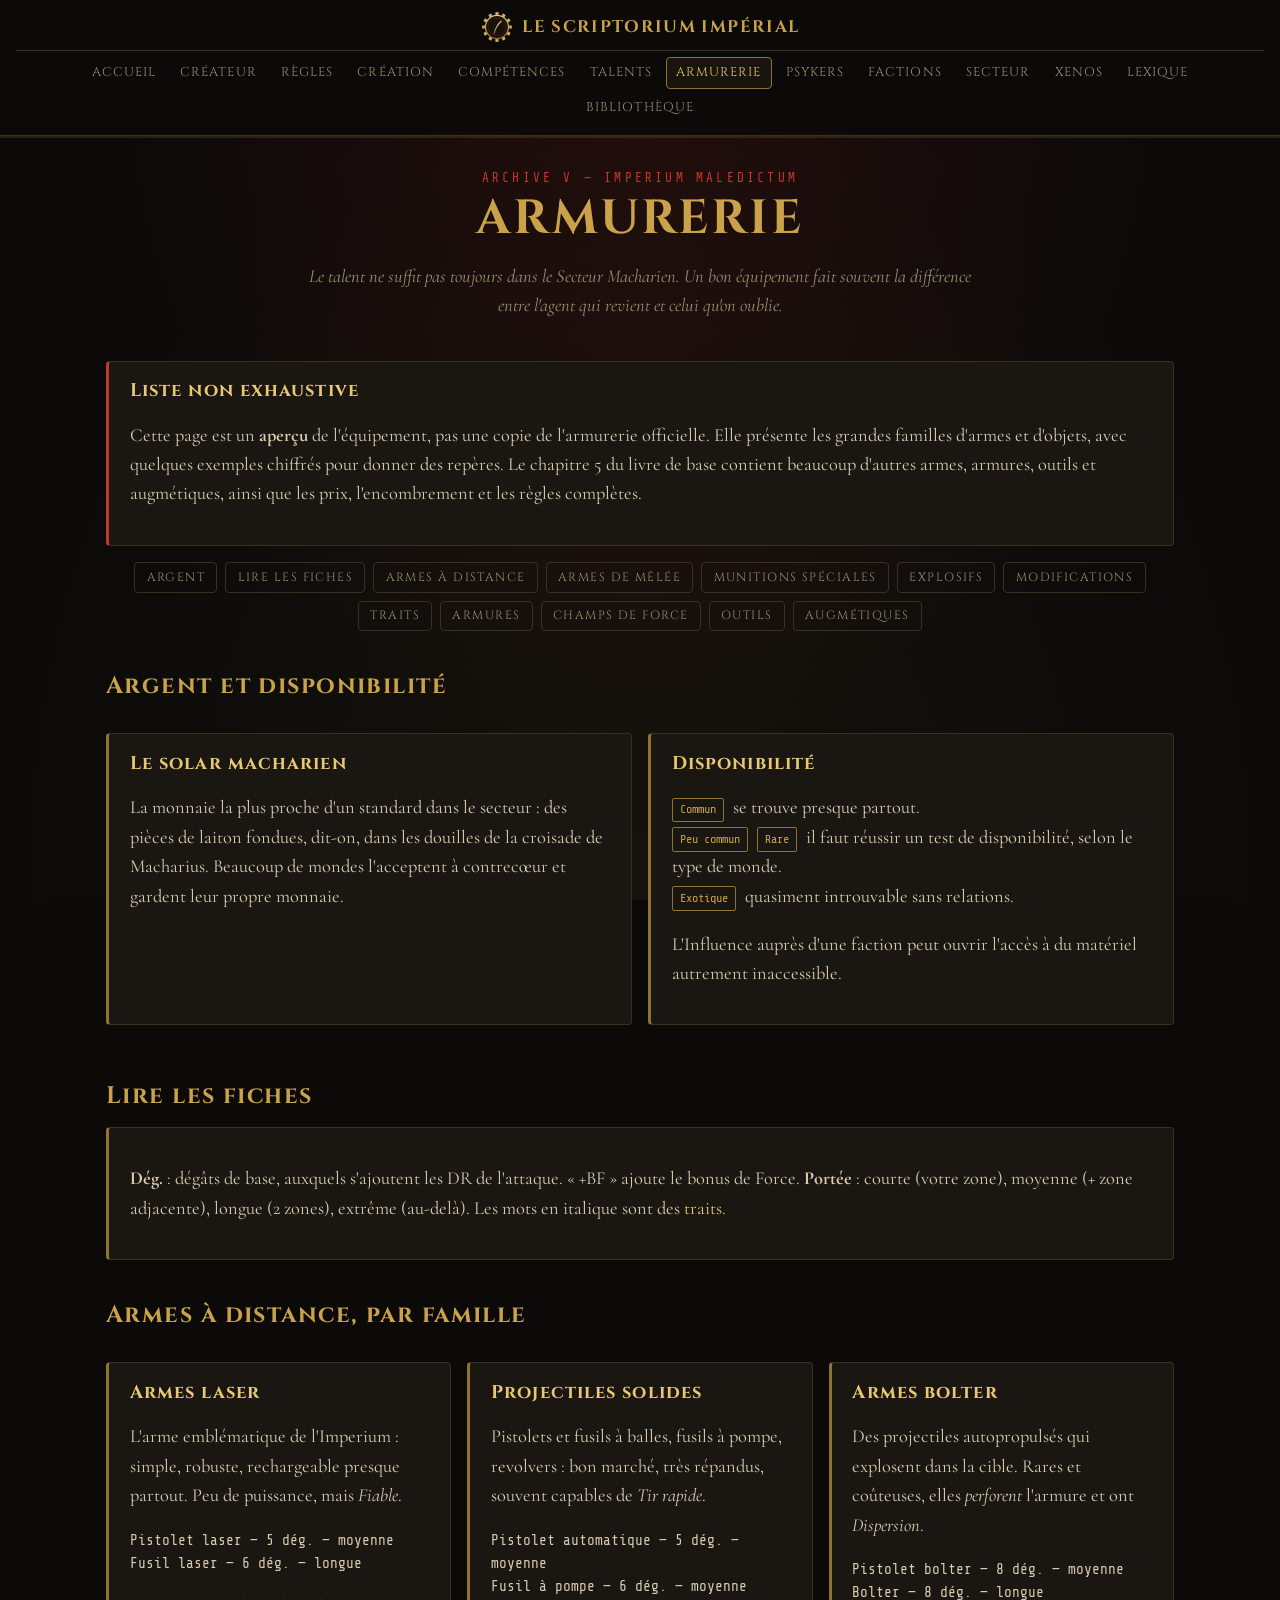
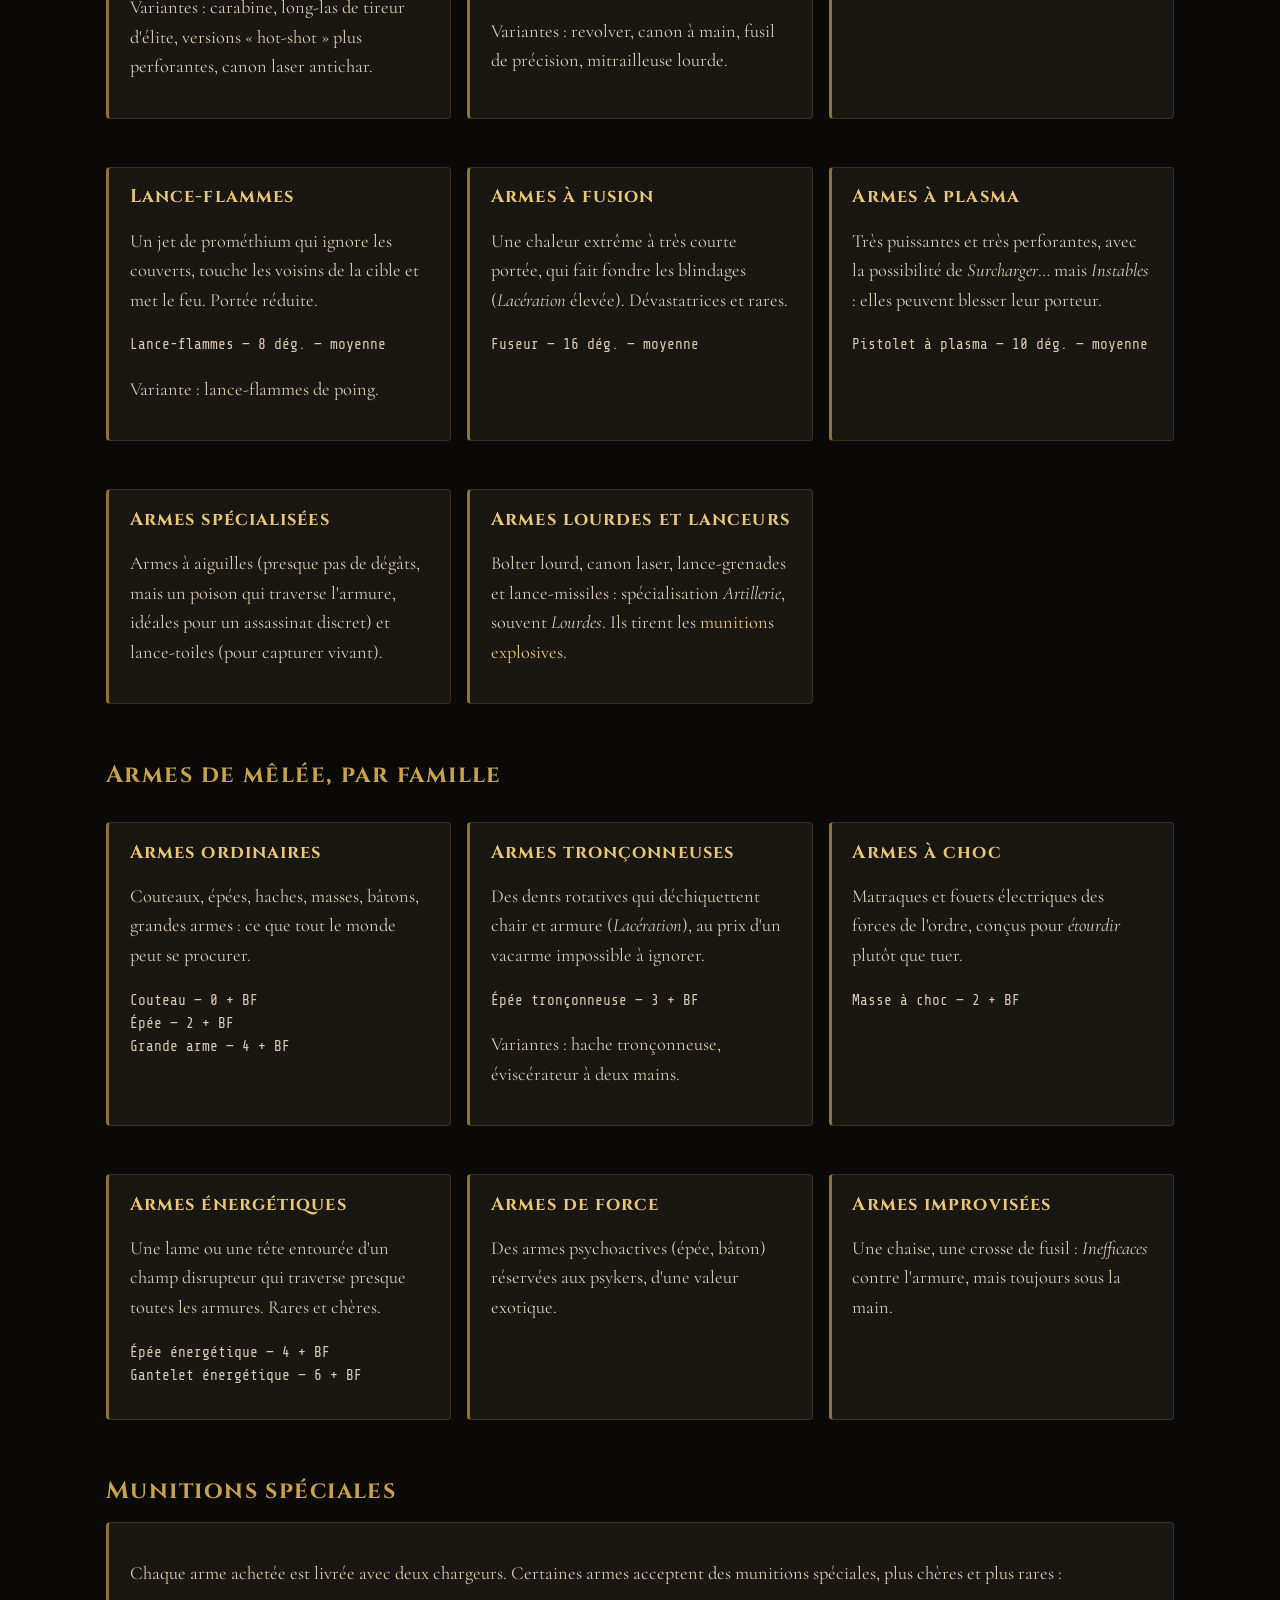
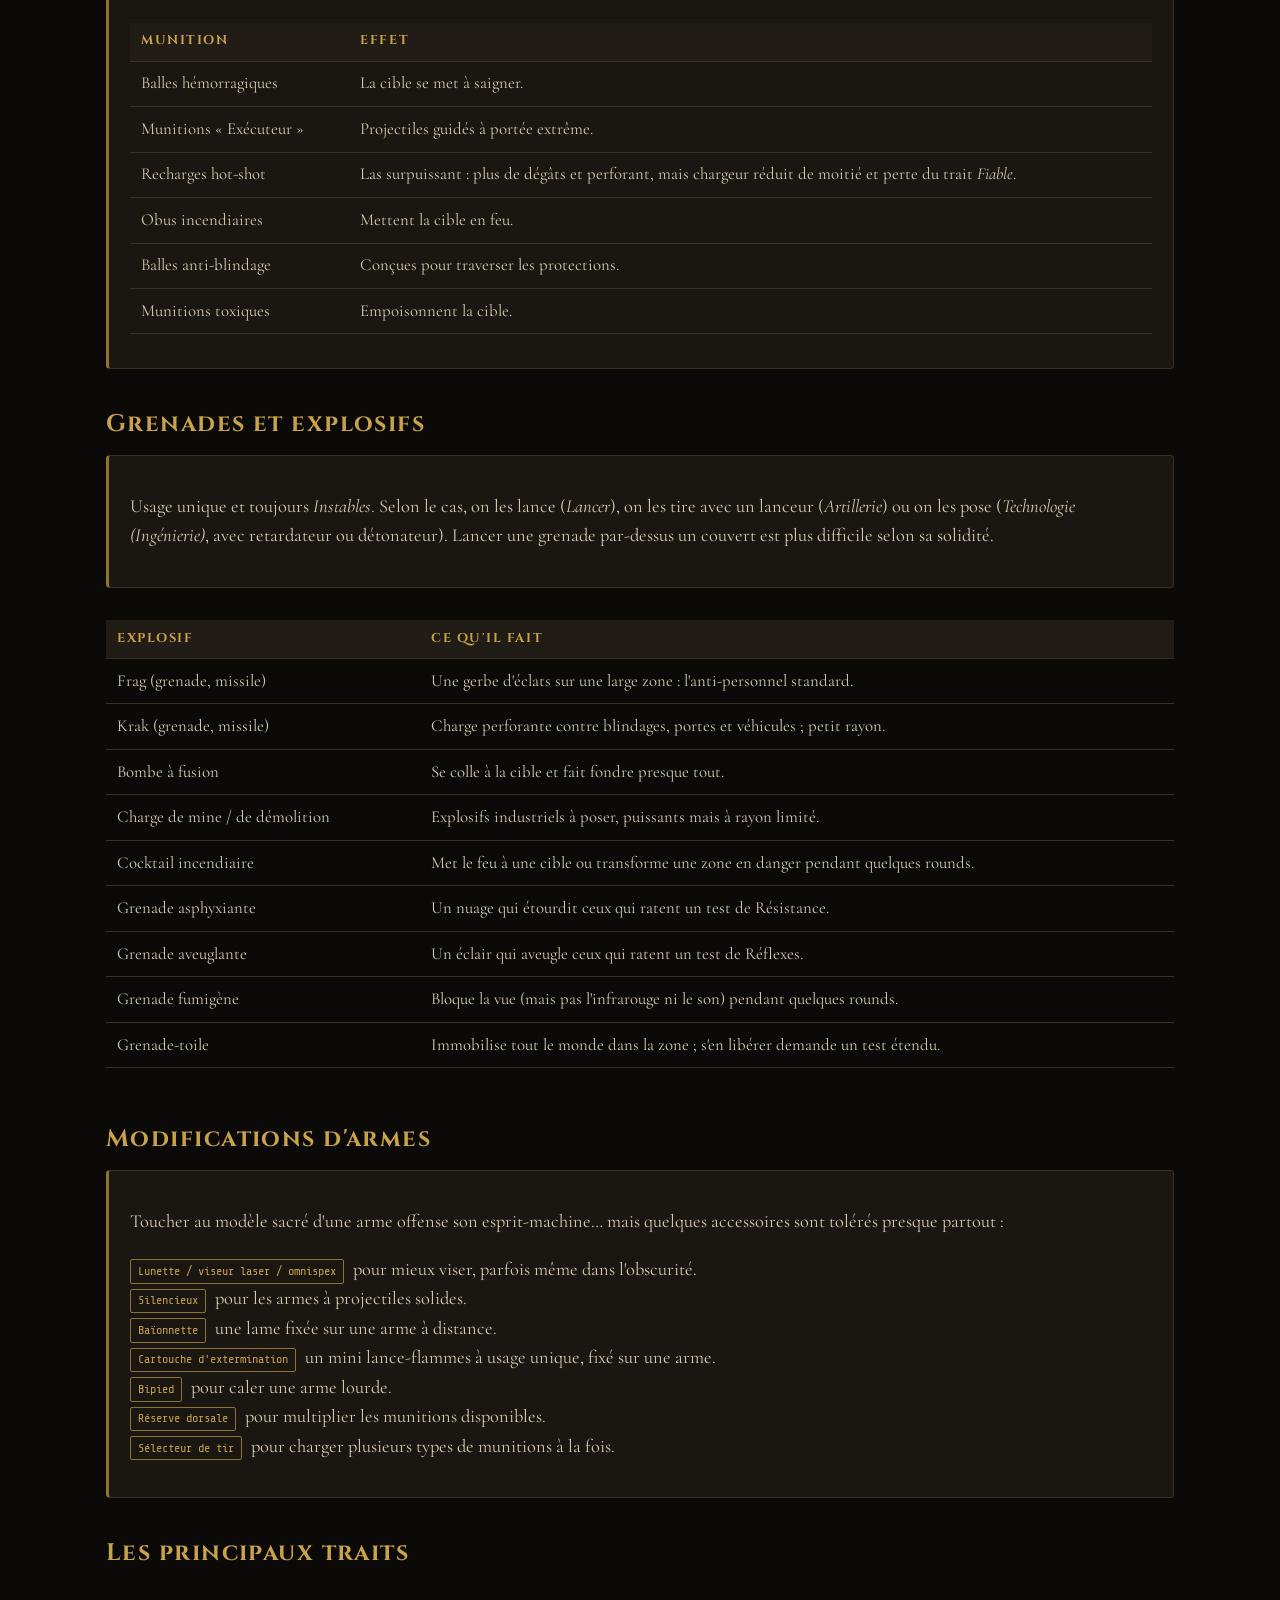
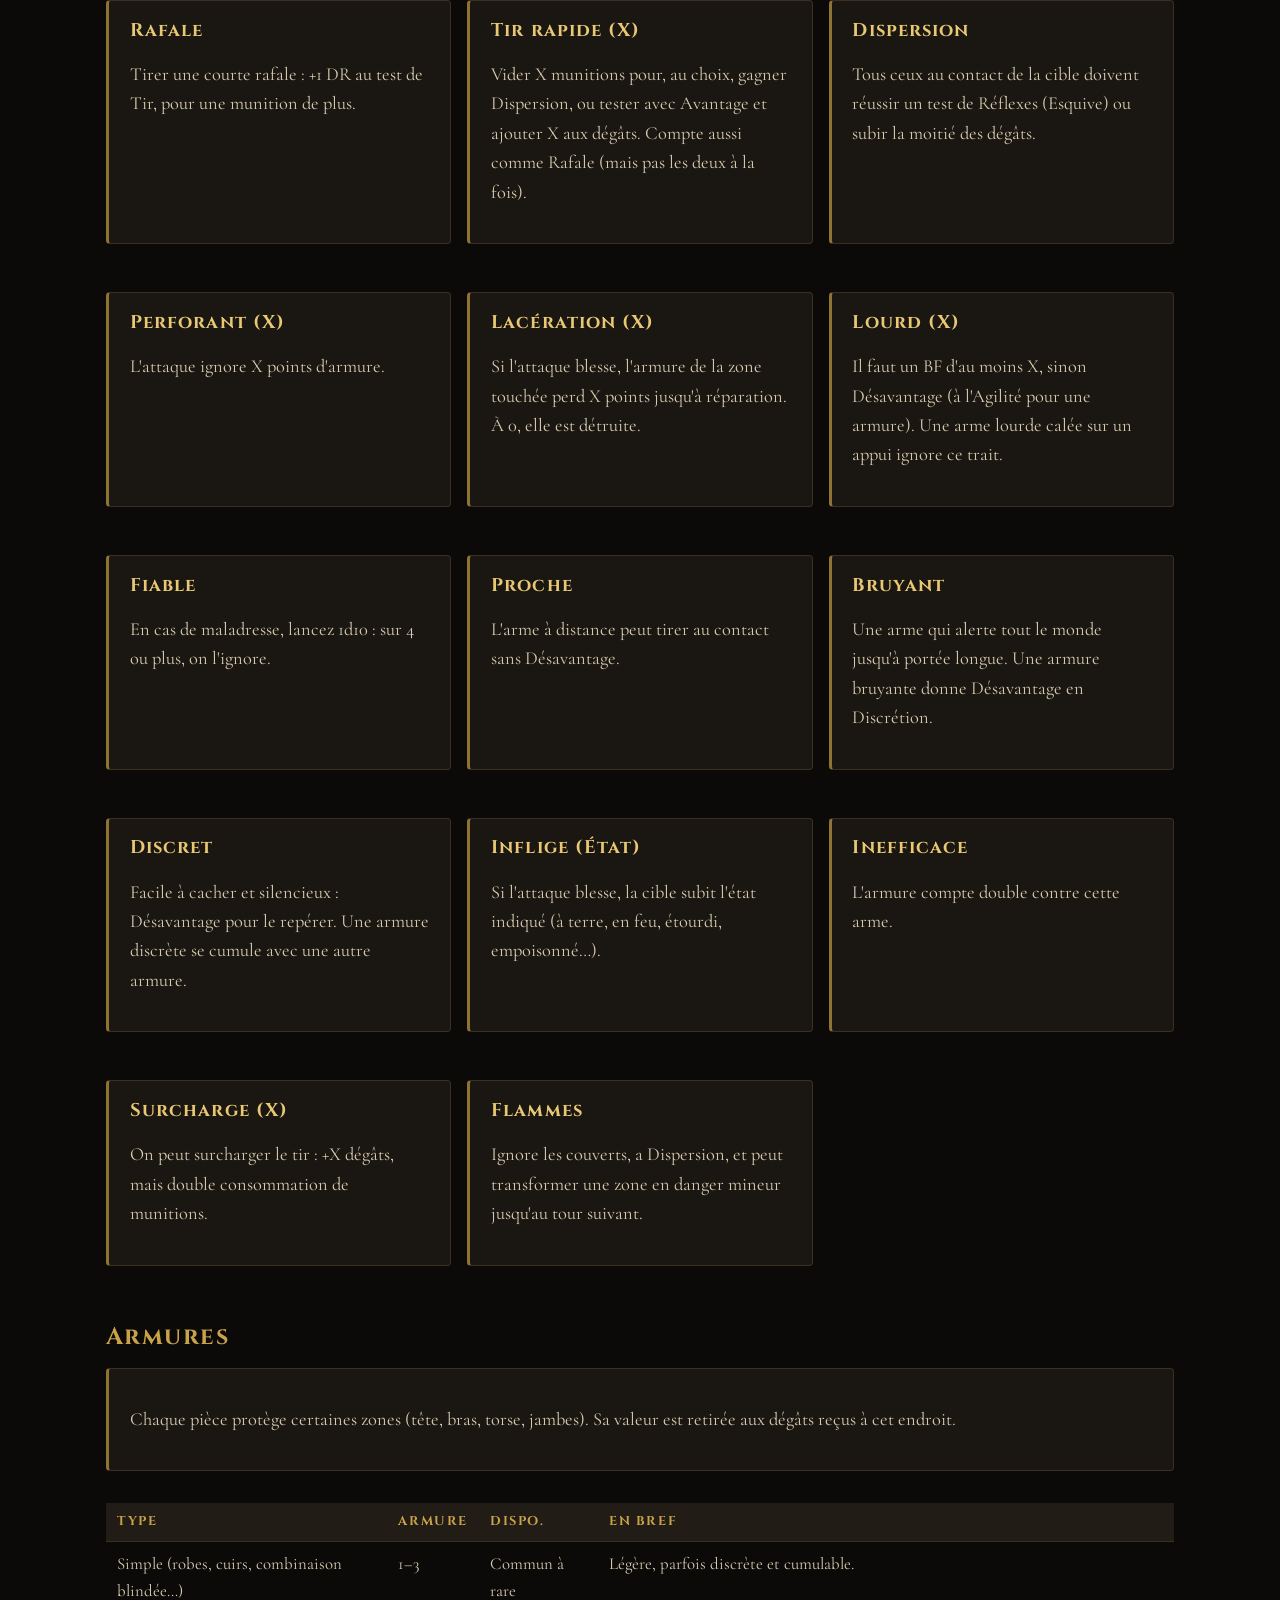
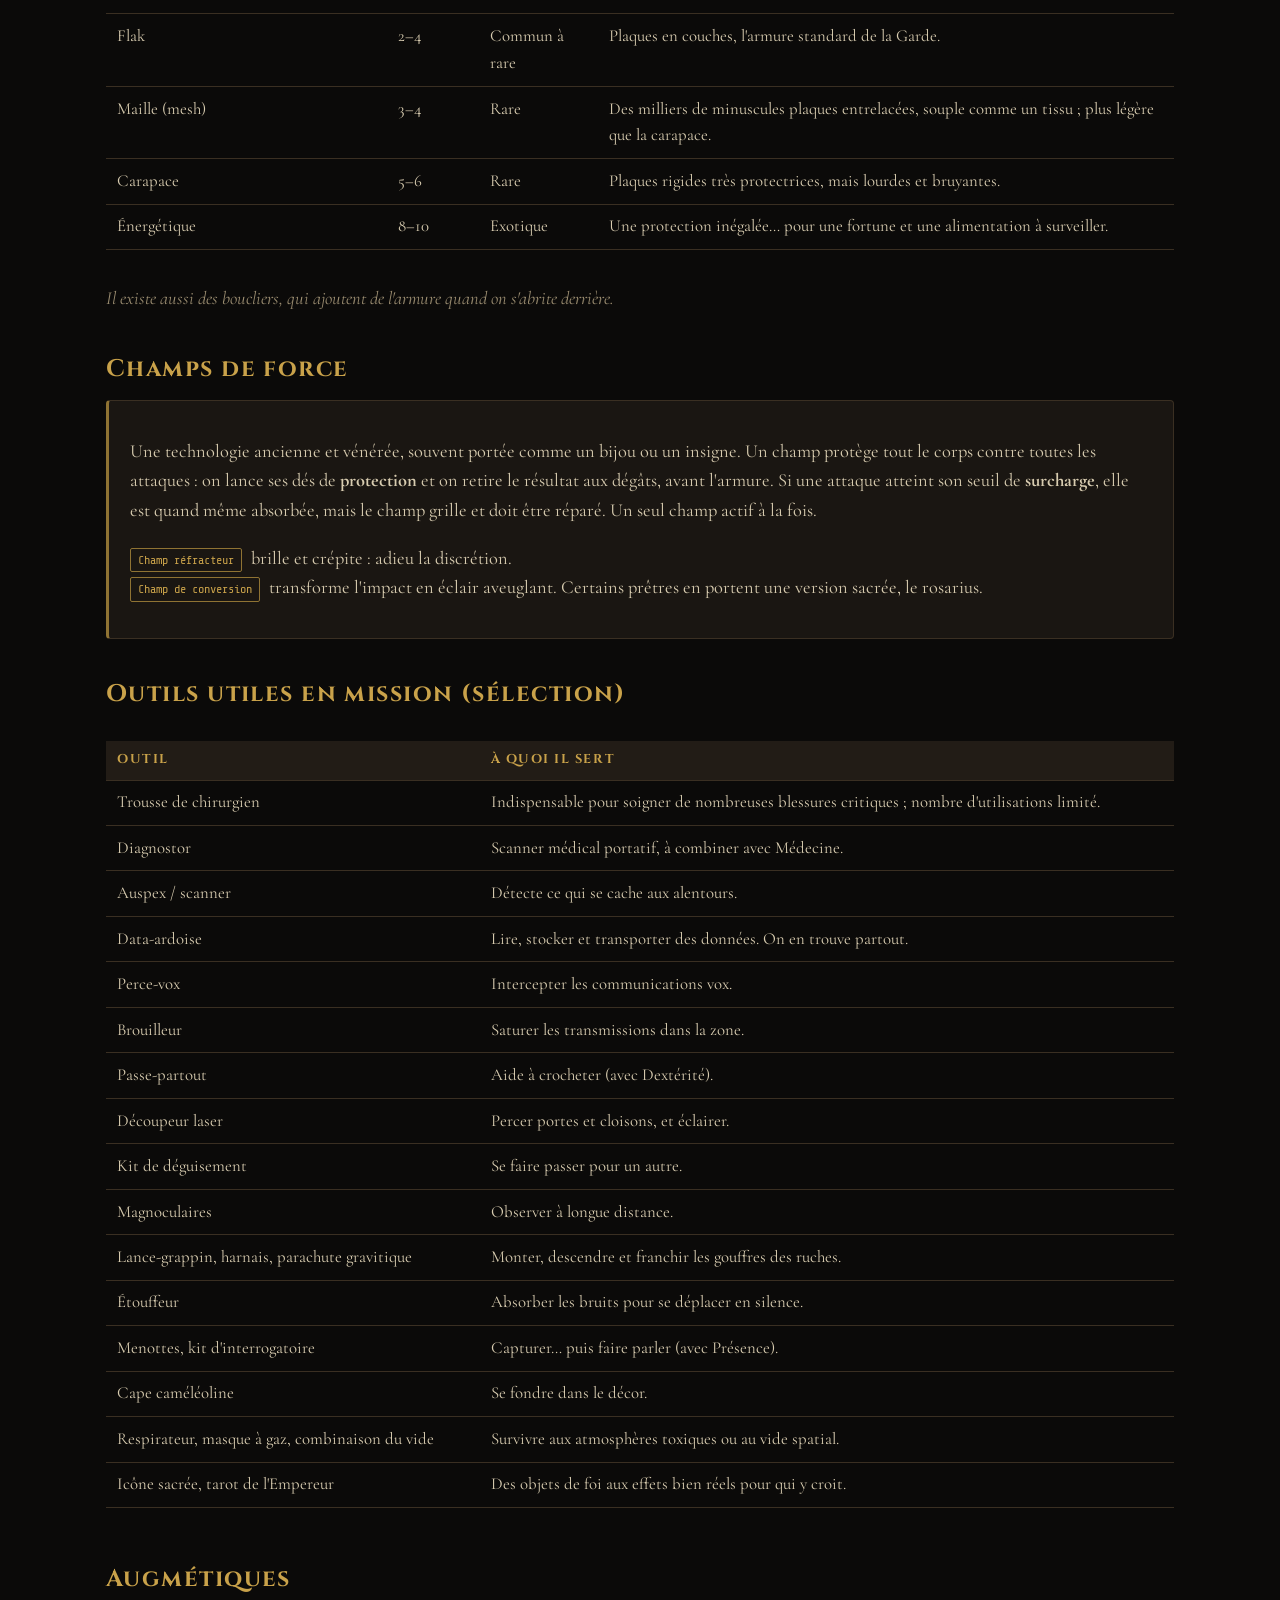
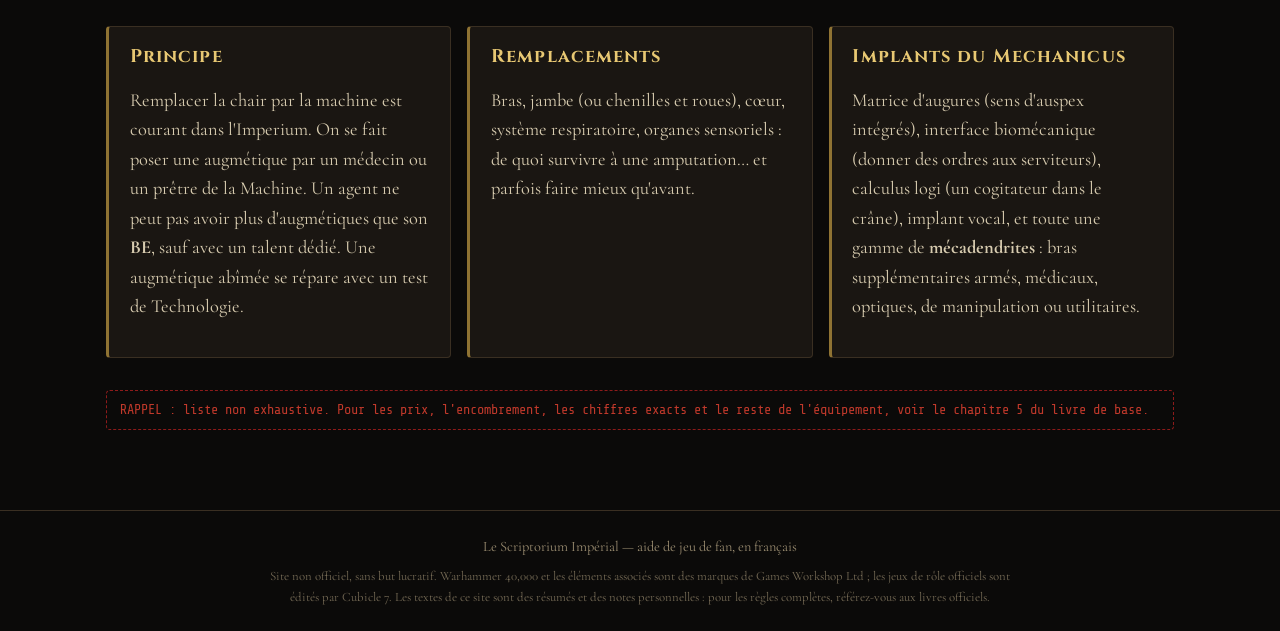
==== commit bc177a12: "Nouveautés : Archive XI Bibliothèque (guides Mechanicus, Adversary Guide, Inquisition, Voll, nouvell" ====
--- a/armurerie.html
+++ b/armurerie.html
@@ -7,8 +7,8 @@
   <link rel="preconnect" href="https://fonts.googleapis.com">
   <link rel="preconnect" href="https://fonts.gstatic.com" crossorigin>
   <link href="https://fonts.googleapis.com/css2?family=Cinzel:wght@500;700&family=Cormorant+Garamond:ital,wght@0,400;0,600;1,400&family=Share+Tech+Mono&display=swap" rel="stylesheet">
-  <link rel="stylesheet" href="css/style.css?v=2">
-  <script src="js/main.js?v=2" defer></script>
+  <link rel="stylesheet" href="css/style.css?v=10">
+  <script src="js/main.js?v=10" defer></script>
 </head>
 <body>
   <main>
--- a/css/style.css
+++ b/css/style.css
@@ -522,3 +522,5 @@
 .module-card.xenos-card h3 { color: #b5f2df; font-family: "Fraunces", Georgia, serif; letter-spacing: 0; }
 .module-card.xenos-card .go { color: #7fe0c3; }
 .module-card.xenos-card:hover { border-color: #4f9e88; box-shadow: 0 8px 24px rgba(0,0,0,0.5), 0 0 0 1px rgba(127, 224, 195, 0.25); }
+
+.hint { color: var(--muted); font-style: italic; font-size: 0.95rem; }
